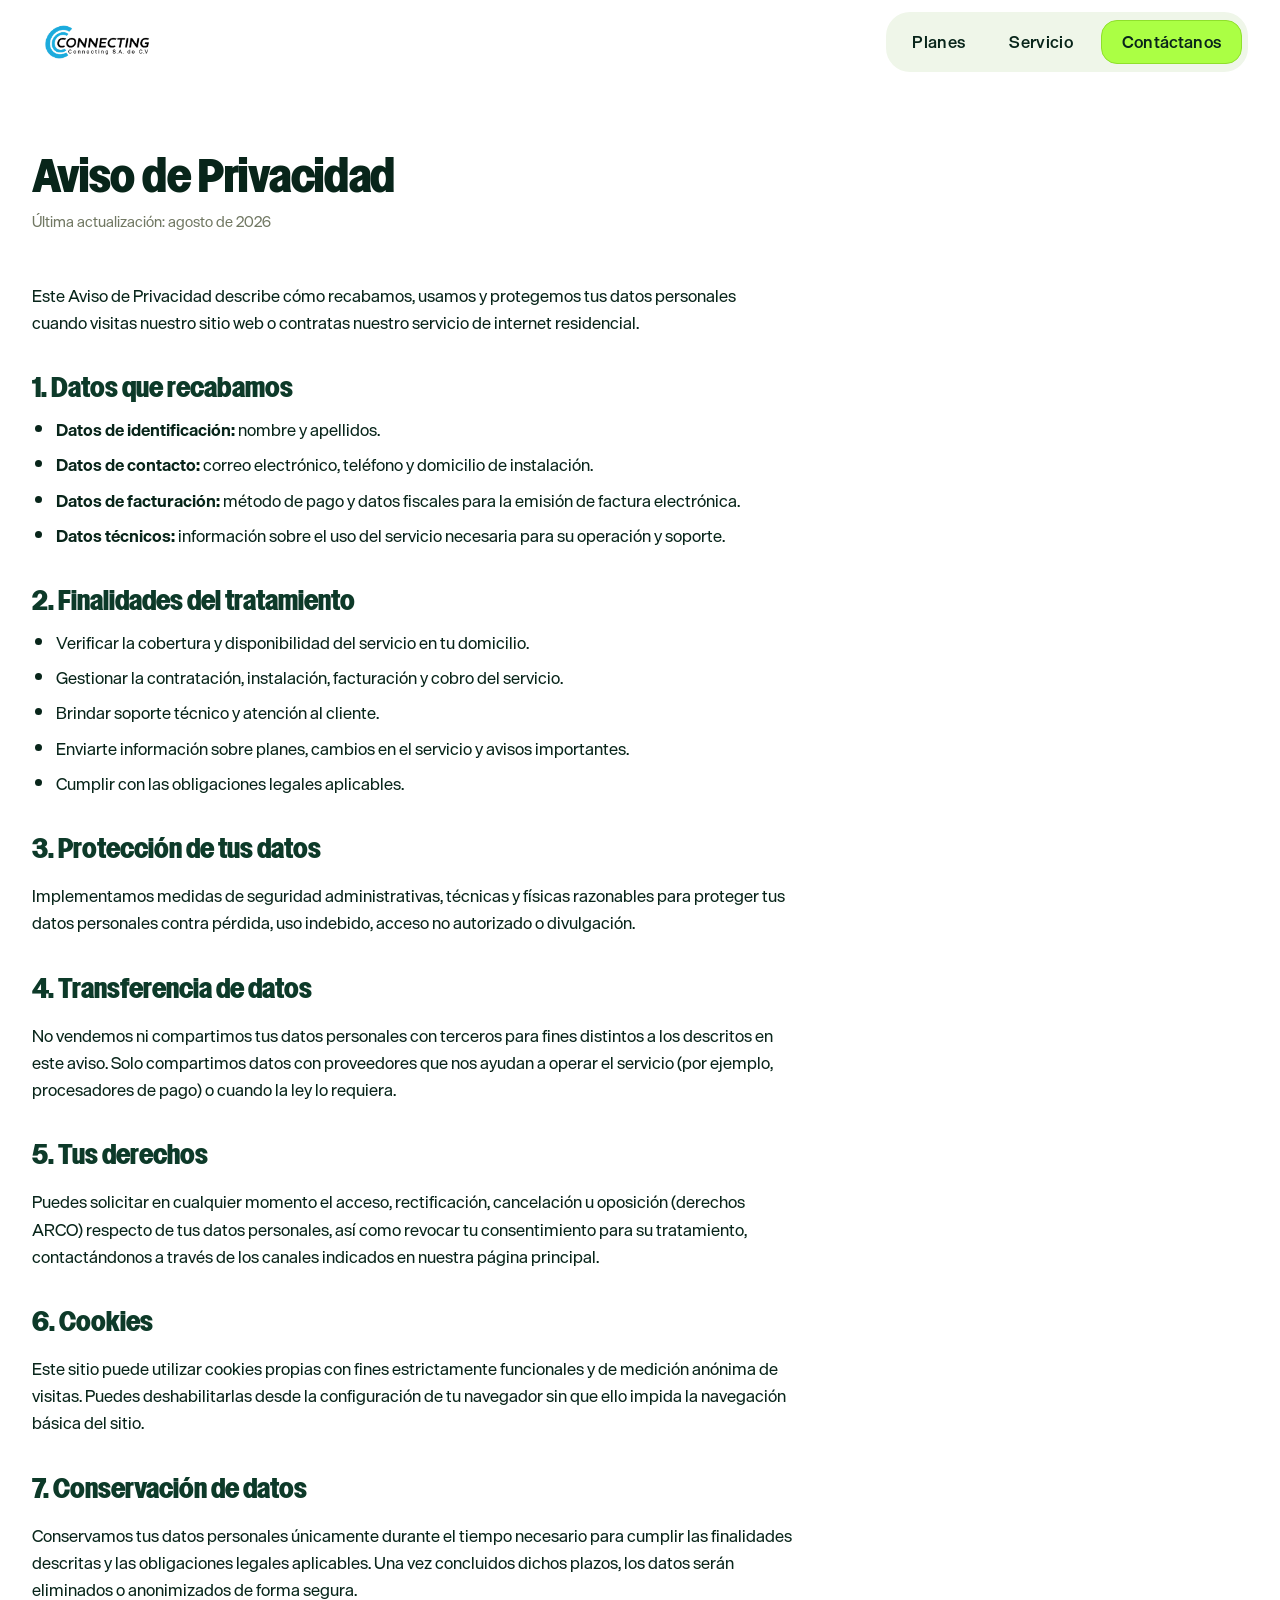
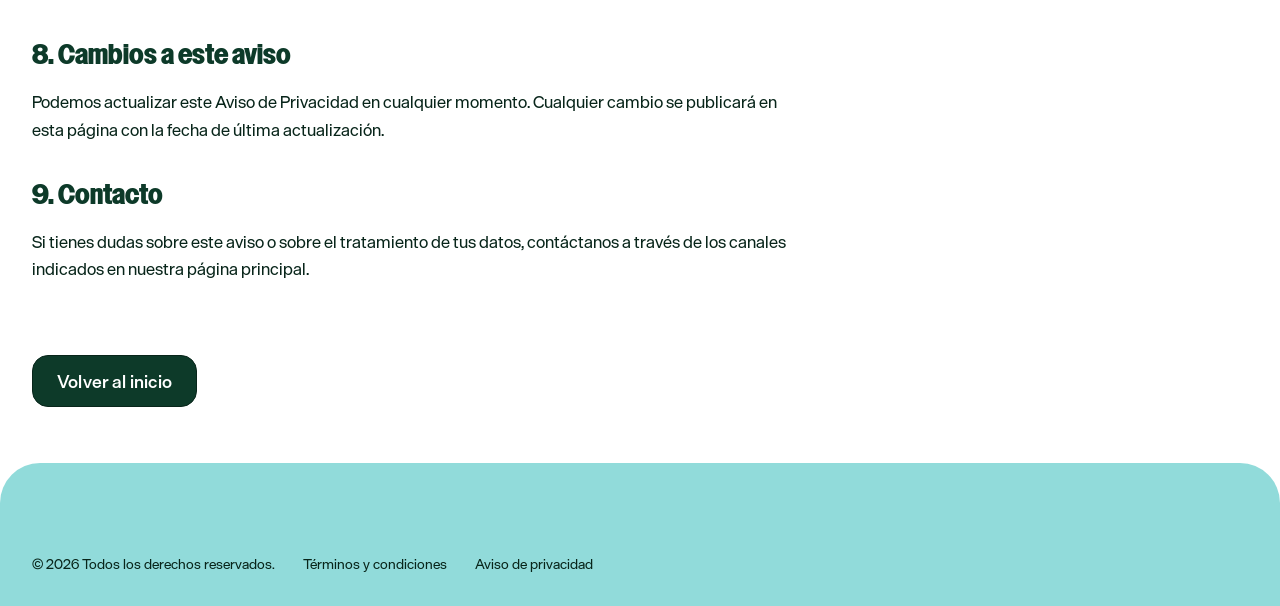
==== privacidad.html @ b0e54a4d "Commit inicial: landing de internet residencial (planes, anuncio, páginas legales) Co-Authored-By: C" ====
<!DOCTYPE html>
<html lang="es">
<head>
<meta charset="utf-8">
<meta name="viewport" content="width=device-width, initial-scale=1">
<title>Aviso de Privacidad — Internet Residencial</title>
<meta name="description" content="Aviso de privacidad sobre el tratamiento de datos personales del servicio de internet residencial.">
<link rel="stylesheet" href="css/styles.css">
</head>
<body>

<!-- ============================ NAV ============================ -->
<nav class="nav">
  <div class="nav__inner">
    <a href="index.html" class="logo" aria-label="Inicio"><img src="images/logo.webp" alt="Logo de la empresa" class="logo__img"></a>

    <button class="nav__burger" id="burger" aria-label="Abrir menú" aria-expanded="false">
      <svg width="24" height="24" viewBox="0 0 24 24" fill="none" aria-hidden="true">
        <path d="M3 6h18M3 12h18M3 18h18" stroke="currentColor" stroke-width="2" stroke-linecap="round"/>
      </svg>
    </button>

    <div class="nav__menu" id="navMenu">
      <a class="nav__link" href="index.html#planes">Planes</a>
      <a class="nav__link" href="index.html#red">Servicio</a>
      <a class="btn btn--lime btn--sm nav__cta" href="https://speed-internet.com/">Contáctanos</a>
    </div>
  </div>
</nav>

<main>

<section class="legal">
  <div class="container">
    <h1 class="display h-md legal__title">Aviso de Privacidad</h1>
    <p class="legal__updated">Última actualización: agosto de 2026</p>

    <div class="legal__body">
      <p>Este Aviso de Privacidad describe cómo recabamos, usamos y protegemos tus datos personales cuando visitas nuestro sitio web o contratas nuestro servicio de internet residencial.</p>

      <h2>1. Datos que recabamos</h2>
      <ul>
        <li><strong>Datos de identificación:</strong> nombre y apellidos.</li>
        <li><strong>Datos de contacto:</strong> correo electrónico, teléfono y domicilio de instalación.</li>
        <li><strong>Datos de facturación:</strong> método de pago y datos fiscales para la emisión de factura electrónica.</li>
        <li><strong>Datos técnicos:</strong> información sobre el uso del servicio necesaria para su operación y soporte.</li>
      </ul>

      <h2>2. Finalidades del tratamiento</h2>
      <ul>
        <li>Verificar la cobertura y disponibilidad del servicio en tu domicilio.</li>
        <li>Gestionar la contratación, instalación, facturación y cobro del servicio.</li>
        <li>Brindar soporte técnico y atención al cliente.</li>
        <li>Enviarte información sobre planes, cambios en el servicio y avisos importantes.</li>
        <li>Cumplir con las obligaciones legales aplicables.</li>
      </ul>

      <h2>3. Protección de tus datos</h2>
      <p>Implementamos medidas de seguridad administrativas, técnicas y físicas razonables para proteger tus datos personales contra pérdida, uso indebido, acceso no autorizado o divulgación.</p>

      <h2>4. Transferencia de datos</h2>
      <p>No vendemos ni compartimos tus datos personales con terceros para fines distintos a los descritos en este aviso. Solo compartimos datos con proveedores que nos ayudan a operar el servicio (por ejemplo, procesadores de pago) o cuando la ley lo requiera.</p>

      <h2>5. Tus derechos</h2>
      <p>Puedes solicitar en cualquier momento el acceso, rectificación, cancelación u oposición (derechos ARCO) respecto de tus datos personales, así como revocar tu consentimiento para su tratamiento, contactándonos a través de los canales indicados en nuestra página principal.</p>

      <h2>6. Cookies</h2>
      <p>Este sitio puede utilizar cookies propias con fines estrictamente funcionales y de medición anónima de visitas. Puedes deshabilitarlas desde la configuración de tu navegador sin que ello impida la navegación básica del sitio.</p>

      <h2>7. Conservación de datos</h2>
      <p>Conservamos tus datos personales únicamente durante el tiempo necesario para cumplir las finalidades descritas y las obligaciones legales aplicables. Una vez concluidos dichos plazos, los datos serán eliminados o anonimizados de forma segura.</p>

      <h2>8. Cambios a este aviso</h2>
      <p>Podemos actualizar este Aviso de Privacidad en cualquier momento. Cualquier cambio se publicará en esta página con la fecha de última actualización.</p>

      <h2>9. Contacto</h2>
      <p>Si tienes dudas sobre este aviso o sobre el tratamiento de tus datos, contáctanos a través de los canales indicados en nuestra página principal.</p>
    </div>

    <a class="btn btn--fir legal__back" href="index.html">Volver al inicio</a>
  </div>
</section>

</main>

<!-- ============================ FOOTER ============================ -->
<footer class="footer">
  <div class="container">
    <div class="footer__bottom">
      <div class="footer__legal">
        <span>© 2026 Todos los derechos reservados.</span>
        <a href="terminos.html">Términos y condiciones</a>
        <a href="privacidad.html">Aviso de privacidad</a>
      </div>
    </div>
  </div>
</footer>

<script src="js/main.js"></script>
</body>
</html>
---- css/styles.css ----
/* ==========================================================================
   Optimizely — clon estático
   Tokens y patrones extraídos con la skill `optimizely-design` (skillui)
   ========================================================================== */

/* ---------- Fuentes ---------- */
@font-face {
  font-family: "VC Nudge";
  src: url("../fonts/VCNudge-Regular.woff2") format("woff2");
  font-weight: 400;
  font-display: swap;
}
@font-face {
  font-family: "VC Nudge";
  src: url("../fonts/VCNudge-600.woff2") format("woff2");
  font-weight: 600;
  font-display: swap;
}
@font-face {
  font-family: "VC Nudge";
  src: url("../fonts/VCNudge-800.woff2") format("woff2");
  font-weight: 800;
  font-display: swap;
}
@font-face {
  font-family: "Die Grotesk B";
  src: url("../fonts/DieGroteskB-Regular.woff2") format("woff2");
  font-weight: 400;
  font-display: swap;
}
@font-face {
  font-family: "Die Grotesk B";
  src: url("../fonts/DieGroteskB-500.woff2") format("woff2");
  font-weight: 500;
  font-display: swap;
}
@font-face {
  font-family: "Die Grotesk B";
  src: url("../fonts/DieGroteskB-700.woff2") format("woff2");
  font-weight: 700;
  font-display: swap;
}

/* ---------- Tokens ---------- */
:root {
  /* Marca */
  --lfgreen: #abff44;
  --grass: #7ddd3d;
  --goodtogo: #3ab533;
  --lfgreen-100: #8fe02c;

  /* Verdes profundos */
  --darkfir: #08251a;
  --midfir: #0d3a29;
  --lightfir: #197050;
  --dark-section: #0f2a1c;

  /* Neutros */
  --n1: #ffffff;
  --n2: #eff6e9;
  --n3: #e4f0da;
  --n4: #d8e4cb;
  --n5: #c3ceaf;
  --n7: #717863;

  /* Secundarios */
  --ltblue: #91dbda;
  --darkblue: #007b79;

  /* Layout */
  --container: 1376px;
  --gutter: 32px;
  --radius-sm: 12px;
  --radius: 16px;
  --radius-lg: 24px;
  --radius-panel: 40px;

  /* Motion */
  --dur: 0.15s;
  --ease: cubic-bezier(0.4, 0, 0.2, 1);
  --ease-out: cubic-bezier(0, 0, 0.2, 1);

  --font-body: "Die Grotesk B", system-ui, -apple-system, "Segoe UI", sans-serif;
  --font-display: "VC Nudge", "Die Grotesk B", system-ui, sans-serif;
}

/* ---------- Base ---------- */
*,
*::before,
*::after { box-sizing: border-box; }

html { scroll-behavior: smooth; }

body {
  margin: 0;
  background: var(--n1);
  color: var(--darkfir);
  font-family: var(--font-body);
  font-size: 18px;
  line-height: 1.5;
  -webkit-font-smoothing: antialiased;
  overflow-x: clip;
}

img,
video { max-width: 100%; display: block; }

a { color: inherit; text-decoration: none; }

button { font: inherit; cursor: pointer; }

.container {
  width: 100%;
  max-width: var(--container);
  margin-inline: auto;
  padding-inline: var(--gutter);
}

.sr-only {
  position: absolute;
  width: 1px; height: 1px;
  padding: 0; margin: -1px;
  overflow: hidden; clip: rect(0 0 0 0);
  white-space: nowrap; border: 0;
}

/* ---------- Tipografía display ---------- */
.display {
  font-family: var(--font-display);
  font-weight: 800;
  line-height: 0.9;
  letter-spacing: -0.01em;
  margin: 0;
}

.h-xl { font-size: clamp(44px, 7.4vw, 108px); }
.h-lg { font-size: clamp(38px, 6vw, 88px); }
.h-md { font-size: clamp(30px, 3.4vw, 48px); }

/* Texto extruido 3D — capas de verde hacia abajo-izquierda */
.extruded {
  color: var(--lfgreen);
  -webkit-text-stroke: 0.022em var(--midfir);
  paint-order: stroke fill;
  text-shadow:
    -0.02em 0.02em 0 var(--grass),
    -0.04em 0.04em 0 #6ad33a,
    -0.06em 0.06em 0 #57c938,
    -0.08em 0.08em 0 #44bf36,
    -0.10em 0.10em 0 var(--goodtogo),
    -0.12em 0.12em 0 #34a94a,
    -0.14em 0.14em 0 #2e8c45,
    -0.16em 0.16em 0 #287f47,
    -0.18em 0.18em 0 #227d47,
    -0.20em 0.20em 0 var(--midfir);
}

.eyebrow {
  font-size: 18px;
  font-weight: 500;
  margin: 0 0 12px;
  color: var(--darkfir);
}

/* ---------- Botones ---------- */
.btn {
  display: inline-flex;
  align-items: center;
  justify-content: center;
  gap: 12px;
  height: 52px;
  padding: 0 24px;
  border-radius: var(--radius);
  border: 1px solid transparent;
  font-family: var(--font-body);
  font-weight: 500;
  font-size: 18px;
  letter-spacing: 0.01em;
  text-align: center;
  transition: transform var(--dur) var(--ease), box-shadow var(--dur) var(--ease),
    background-color var(--dur) var(--ease), color var(--dur) var(--ease);
}
.btn:hover { transform: translate(2px, -2px); }
.btn:active { transform: translate(0, 0); box-shadow: none; }
.btn:focus-visible { outline: 2px solid var(--darkblue); outline-offset: 2px; }

.btn--lime {
  background: var(--lfgreen);
  border-color: var(--lfgreen-100);
  color: var(--darkfir);
}
.btn--lime:hover { box-shadow: -2px 2px 0 0 var(--lfgreen-100); }
.btn--lime:active { background: var(--lfgreen-100); }

.btn--fir {
  background: var(--midfir);
  border-color: var(--darkfir);
  color: var(--n1);
}
.btn--fir:hover { box-shadow: -2px 2px 0 0 var(--darkfir); }

.btn--outline {
  background: transparent;
  border-color: var(--darkfir);
  color: var(--darkfir);
}
.btn--outline:hover { background: var(--n2); }

.btn--sm { height: 44px; padding: 0 20px; font-size: 17px; }

/* ==========================================================================
   Navegación
   ========================================================================== */
.nav {
  position: fixed;
  inset-inline: 0;
  top: 0;
  z-index: 50;
  padding: 12px var(--gutter);
}

.nav__inner {
  display: flex;
  align-items: center;
  gap: 24px;
  max-width: var(--container);
  margin-inline: auto;
}

.logo {
  display: inline-flex;
  align-items: center;
  flex-shrink: 0;
}
.logo__img {
  height: 56px;
  width: auto;
  object-fit: contain;
}

.nav__menu {
  display: flex;
  align-items: center;
  gap: 4px;
  margin-left: auto;
  padding: 6px;
  background: var(--n2);
  border-radius: var(--radius-lg);
}

.nav__link {
  display: inline-flex;
  align-items: center;
  justify-content: center;
  gap: 8px;
  height: 48px;
  padding: 0 20px;
  border: 0;
  background: transparent;
  border-radius: 14px;
  color: var(--darkfir);
  font-weight: 500;
  font-size: 17px;
  letter-spacing: 0.02em;
  transition: background-color var(--dur) var(--ease);
}
.nav__link:hover { background: var(--n3); }
.nav__link svg { transition: transform 0.2s var(--ease-out); }
.nav__link[aria-expanded="true"] svg { transform: rotate(180deg); }

.nav__cta { margin-left: 4px; }

.nav__burger {
  display: none;
  margin-left: auto;
  width: 52px;
  height: 52px;
  align-items: center;
  justify-content: center;
  border: 0;
  border-radius: 14px;
  background: var(--n2);
  color: var(--darkfir);
}

/* ==========================================================================
   Hero
   ========================================================================== */
.hero {
  position: relative;
  min-height: 100svh;
  display: flex;
  align-items: center;
  padding: 140px 0 120px;
  overflow: hidden;
  isolation: isolate;
}

.hero__bg {
  position: absolute;
  inset: 0;
  width: 100%;
  height: 100%;
  object-fit: cover;
  object-position: center;
  z-index: -2;
  pointer-events: none;
}

.hero__inner {
  position: relative;
  width: 100%;
  max-width: var(--container);
  margin-inline: auto;
  padding-inline: var(--gutter);
}

.hero__copy {
  max-width: 380px;
  margin-top: clamp(180px, 26vw, 320px);
}

.hero__copy--top {
  max-width: 560px;
  margin-top: clamp(48px, 8vw, 96px);
  padding: 32px;
  background: rgba(255, 255, 255, 0.82);
  border-radius: var(--radius-lg);
}

.hero__lead {
  margin: 0 0 32px;
  font-size: clamp(19px, 1.5vw, 23px);
  line-height: 1.45;
  font-weight: 500;
  color: #22303c;
}

/* ==========================================================================
   Panel blanco superpuesto
   ========================================================================== */
.panel {
  position: relative;
  z-index: 2;
  margin-top: -40px;
  padding: 32px 8px 0;
  background: var(--n1);
  border-radius: var(--radius-panel) var(--radius-panel) 0 0;
}
.panel--n2 { background: var(--n2); }

/* Tarjeta Opticon */
.opticon {
  position: relative;
  overflow: hidden;
  border-radius: var(--radius-lg);
  isolation: isolate;
}
.opticon__bg {
  position: absolute;
  inset: 0;
  width: 100%;
  height: 100%;
  object-fit: cover;
  z-index: -1;
}
.opticon__card {
  max-width: 62%;
  margin: 24px;
  padding: 32px;
  background: var(--ltblue);
  border-radius: var(--radius-lg);
}
.opticon__kicker { font-size: clamp(28px, 3vw, 44px); }
.opticon__brand {
  display: block;
  margin: 4px 0 12px;
  font-size: clamp(40px, 5.4vw, 84px);
}
.opticon__dates {
  margin: 0 0 16px;
  font-weight: 500;
  font-size: 18px;
}
.opticon__body { margin: 0 0 24px; max-width: 46ch; font-size: 17px; }

/* Marquee de logos */
.trusted { padding: 64px 0 24px; text-align: center; }
.trusted__label { margin: 0 0 32px; font-weight: 500; }

.marquee {
  position: relative;
  overflow: hidden;
  -webkit-mask-image: linear-gradient(90deg, transparent, #000 8%, #000 92%, transparent);
  mask-image: linear-gradient(90deg, transparent, #000 8%, #000 92%, transparent);
}
.marquee__track {
  display: flex;
  gap: 16px;
  width: max-content;
  animation: marquee 38s linear infinite;
}
.marquee:hover .marquee__track { animation-play-state: paused; }
@keyframes marquee {
  from { transform: translateX(0); }
  to { transform: translateX(-50%); }
}

.benefit-chip {
  display: flex;
  align-items: center;
  gap: 16px;
  padding: 4px 24px 4px 4px;
  background: var(--n2);
  border: 1px solid var(--n4);
  border-radius: var(--radius-sm);
  transition: transform 0.2s var(--ease-out);
}
.benefit-chip:hover { transform: translate(2px, -2px); }
.benefit-chip__mark {
  display: flex;
  align-items: center;
  justify-content: center;
  width: 44px;
  height: 44px;
  flex-shrink: 0;
  background: var(--lfgreen);
  color: var(--darkfir);
  font-weight: 700;
  border-radius: 8px;
}
.benefit-chip span:last-child { font-size: 15px; color: var(--darkfir); white-space: nowrap; }

/* ==========================================================================
   Sección de productos
   ========================================================================== */
.section { padding: clamp(64px, 9vw, 128px) 0; }
.section__head { text-align: center; margin-bottom: clamp(40px, 6vw, 96px); }

.cards {
  display: grid;
  grid-template-columns: repeat(3, 1fr);
  gap: 20px;
}

.card {
  display: flex;
  flex-direction: column;
  padding: 12px 12px 32px;
  background: var(--n2);
  border: 1px solid var(--n3);
  border-radius: var(--radius-lg);
  transition: transform 0.2s var(--ease-out), box-shadow 0.2s var(--ease-out);
}
.card:hover { transform: translate(2px, -2px); box-shadow: -3px 3px 0 0 var(--n4); }

.card__media {
  width: 100%;
  aspect-ratio: 4 / 3;
  object-fit: cover;
  border-radius: var(--radius);
  margin-bottom: 24px;
}

/* ---------- Tarjetas de precios ---------- */
.pricing-grid {
  display: grid;
  grid-template-columns: repeat(3, 1fr);
  gap: 24px;
  align-items: stretch;
}

.pricing-card {
  position: relative;
  display: flex;
  flex-direction: column;
  padding: 40px 32px 32px;
  background: var(--n1);
  border: 1px solid var(--n3);
  border-radius: var(--radius-lg);
  box-shadow: 0 4px 24px rgba(8, 37, 26, 0.06);
  transition: transform 0.2s var(--ease-out), box-shadow 0.2s var(--ease-out);
}
.pricing-card:hover { transform: translate(2px, -2px); box-shadow: -3px 6px 24px rgba(8, 37, 26, 0.12); }

.pricing-card--featured {
  background: var(--darkfir);
  border-color: var(--midfir);
  color: var(--n1);
}

.pricing-card__badge {
  position: absolute;
  top: 0;
  right: 0;
  padding: 8px 16px;
  background: var(--lfgreen);
  color: var(--darkfir);
  font-size: 13px;
  font-weight: 700;
  letter-spacing: 0.06em;
  text-transform: uppercase;
  border-radius: 0 var(--radius-lg) 0 var(--radius-sm);
}

.pricing-card__num-row {
  display: flex;
  align-items: baseline;
  gap: 10px;
  margin-bottom: 20px;
}
.pricing-card__num {
  font-family: var(--font-display);
  font-weight: 800;
  font-size: clamp(48px, 4.6vw, 64px);
  line-height: 1;
  color: var(--goodtogo);
}
.pricing-card--featured .pricing-card__num { color: var(--lfgreen); }
.pricing-card__unit {
  font-size: 18px;
  font-weight: 700;
  color: var(--goodtogo);
}
.pricing-card--featured .pricing-card__unit { color: var(--lfgreen); }

.pricing-card__from { margin: 0 0 2px; font-size: 15px; color: var(--n7); }
.pricing-card--featured .pricing-card__from { color: var(--n4); }

.pricing-card__price { margin: 0 0 20px; display: flex; align-items: baseline; gap: 6px; }
.pricing-card__amount {
  font-family: var(--font-display);
  font-weight: 800;
  font-size: clamp(34px, 3vw, 44px);
  line-height: 1;
}
.pricing-card__period { font-size: 15px; color: var(--n7); }
.pricing-card--featured .pricing-card__period { color: var(--n4); }

.pricing-card__divider {
  border: 0;
  border-top: 1px solid var(--n3);
  margin: 0 0 20px;
}
.pricing-card--featured .pricing-card__divider { border-color: rgba(255, 255, 255, 0.16); }

.pricing-card__list {
  list-style: none;
  margin: 0 0 28px;
  padding: 0;
  display: grid;
  gap: 14px;
  flex: 1;
}
.pricing-card__list li {
  display: flex;
  align-items: flex-start;
  gap: 10px;
  font-size: 15px;
  line-height: 1.4;
}
.pricing-card__list svg { flex-shrink: 0; margin-top: 2px; color: var(--goodtogo); }
.pricing-card--featured .pricing-card__list svg { color: var(--lfgreen); }

.pricing-card__cta { width: 100%; }
.card__kicker { padding: 0 12px; margin: 0 0 8px; font-size: 17px; }
.card__title { padding: 0 12px; margin: 0 0 16px; font-size: clamp(30px, 2.4vw, 38px); }
.card__body { padding: 0 12px; margin: 0 0 28px; flex: 1; font-size: 17px; line-height: 1.45; }
.card .btn { margin: 0 12px; align-self: flex-start; }

/* ==========================================================================
   Sección oscura — orbe de IA
   ========================================================================== */
.dark {
  position: relative;
  background: var(--dark-section);
  color: var(--n1);
  padding: clamp(72px, 10vw, 140px) 0 0;
  border-radius: var(--radius-panel) var(--radius-panel) 0 0;
  margin-top: -40px;
  z-index: 2;
  overflow: hidden;
}
.dark__head { text-align: center; max-width: 720px; margin: 0 auto; }
.dark__head .display { color: var(--n1); }
.dark__lead {
  margin: 32px auto 0;
  max-width: 56ch;
  font-size: clamp(18px, 1.4vw, 21px);
  color: var(--n3);
}

.orb {
  position: relative;
  margin-top: clamp(48px, 7vw, 96px);
  padding-bottom: 40px;
  text-align: center;
}
/* ---------- Anuncio publicitario con espacio para imagen ---------- */
.ad-banner {
  display: grid;
  grid-template-columns: 1.1fr 1fr;
  gap: 32px;
  margin: clamp(48px, 7vw, 96px) 0 clamp(56px, 8vw, 104px);
  padding: clamp(24px, 3vw, 48px);
  background: rgba(255, 255, 255, 0.05);
  border: 1px solid rgba(255, 255, 255, 0.14);
  border-radius: var(--radius-lg);
}
.ad-banner__content {
  display: flex;
  flex-direction: column;
  align-items: flex-start;
  gap: 20px;
}
.ad-banner__tag {
  padding: 6px 14px;
  background: rgba(255, 255, 255, 0.1);
  border: 1px solid rgba(255, 255, 255, 0.2);
  border-radius: 999px;
  font-size: 13px;
  font-weight: 500;
  letter-spacing: 0.08em;
  text-transform: uppercase;
  color: var(--n3);
}
.ad-banner__headline {
  font-size: clamp(32px, 3.6vw, 52px);
  color: var(--n1);
}
.ad-banner__headline .extruded { display: block; margin-top: 8px; }
.ad-banner__body {
  margin: 0;
  font-size: clamp(17px, 1.3vw, 19px);
  color: var(--n3);
  max-width: 44ch;
}

/* Marco de posición para la imagen del anuncio */
.ad-banner__image {
  display: flex;
  flex-direction: column;
  align-items: center;
  justify-content: center;
  gap: 12px;
  min-height: 280px;
  border: 2px dashed rgba(255, 255, 255, 0.28);
  border-radius: var(--radius);
  color: rgba(255, 255, 255, 0.55);
  font-size: 15px;
}
.ad-banner__image img {
  width: 100%;
  height: 100%;
  object-fit: cover;
  border-radius: inherit;
}
.ad-banner__image--filled {
  border: 0;
  overflow: hidden;
}

/* ==========================================================================
   Sección clara — "Yes, you can test here"
   ========================================================================== */
.testimony {
  position: relative;
  z-index: 3;
  margin-top: -40px;
  padding: clamp(72px, 9vw, 128px) 0;
  background: var(--n2);
  border-radius: var(--radius-panel) var(--radius-panel) 0 0;
  text-align: center;
}
.testimony__title { max-width: 16ch; margin-inline: auto; }
.testimony__body {
  max-width: 62ch;
  margin: 32px auto;
  font-size: clamp(18px, 1.4vw, 21px);
}

/* ==========================================================================
   Footer
   ========================================================================== */
.footer {
  position: relative;
  z-index: 3;
  margin-top: -40px;
  padding: clamp(56px, 7vw, 96px) 0 32px;
  background: var(--ltblue);
  border-radius: var(--radius-panel) var(--radius-panel) 0 0;
  color: var(--darkfir);
  overflow: hidden;
}

.footer__top {
  display: grid;
  grid-template-columns: repeat(3, minmax(0, 200px)) 1fr;
  gap: 32px;
  margin-bottom: 48px;
}
.footer__col h3 {
  margin: 0 0 24px;
  font-family: var(--font-body);
  font-size: 17px;
  font-weight: 700;
}
.footer__col ul { list-style: none; margin: 0; padding: 0; display: grid; gap: 20px; }
.footer__col a {
  font-size: 18px;
  transition: text-decoration-color var(--dur) var(--ease);
  text-decoration: underline;
  text-decoration-color: transparent;
  text-underline-offset: 4px;
}
.footer__col a:hover { text-decoration-color: currentColor; }

.footer__bottom {
  display: flex;
  align-items: center;
  flex-wrap: wrap;
  gap: 16px 32px;
}
.footer__legal {
  display: flex;
  flex-wrap: wrap;
  gap: 12px 28px;
  font-size: 14px;
}
.footer__legal a:hover { text-decoration: underline; text-underline-offset: 3px; }

/* ==========================================================================
   Páginas legales
   ========================================================================== */
.legal {
  padding: 160px 0 96px;
  background: var(--n1);
}
.legal__title { margin-bottom: 12px; }
.legal__updated { margin: 0 0 48px; font-size: 15px; color: var(--n7); }
.legal__body { max-width: 760px; }
.legal__body h2 {
  font-family: var(--font-display);
  font-weight: 800;
  font-size: clamp(22px, 2vw, 28px);
  line-height: 1.1;
  margin: 40px 0 12px;
  color: var(--midfir);
}
.legal__body p,
.legal__body li { font-size: 17px; line-height: 1.6; }
.legal__body ul { padding-left: 24px; margin: 12px 0; display: grid; gap: 8px; }
.legal__back { margin-top: 56px; }

/* ==========================================================================
   Reveal al hacer scroll
   ========================================================================== */
.reveal {
  opacity: 0;
  transform: translateY(40px);
  transition: opacity 0.5s var(--ease-out), transform 0.5s var(--ease-out);
}
.reveal.is-visible { opacity: 1; transform: translateY(0); }

/* ==========================================================================
   Responsive
   ========================================================================== */
@media (max-width: 1060px) {
  .cards { grid-template-columns: 1fr; }
  .footer__top { grid-template-columns: repeat(3, 1fr); }
}

@media (max-width: 832px) {
  :root { --gutter: 20px; }

  .nav__menu { display: none; }
  .nav__menu.is-open {
    display: flex;
    flex-direction: column;
    align-items: stretch;
    position: absolute;
    top: 76px;
    inset-inline: 20px;
    padding: 12px;
    border-radius: var(--radius-lg);
    box-shadow: 0 8px 32px rgba(8, 37, 26, 0.18);
  }
  .nav__burger { display: flex; }

  .hero { min-height: auto; padding: 120px 0 64px; }
  .hero__copy { margin-top: 0; max-width: none; }
  .hero__copy--top { margin-top: 32px; padding: 24px; }

  .pricing-grid { grid-template-columns: 1fr; }
  .ad-banner { grid-template-columns: 1fr; }
  .ad-banner__image { min-height: 200px; }

  .footer__top { grid-template-columns: 1fr 1fr; }
  .footer__legal { margin-left: 0; }
}

@media (prefers-reduced-motion: reduce) {
  *,
  *::before,
  *::after {
    animation-duration: 0.01ms !important;
    animation-iteration-count: 1 !important;
    transition-duration: 0.01ms !important;
    scroll-behavior: auto !important;
  }
  .reveal { opacity: 1; transform: none; }
}
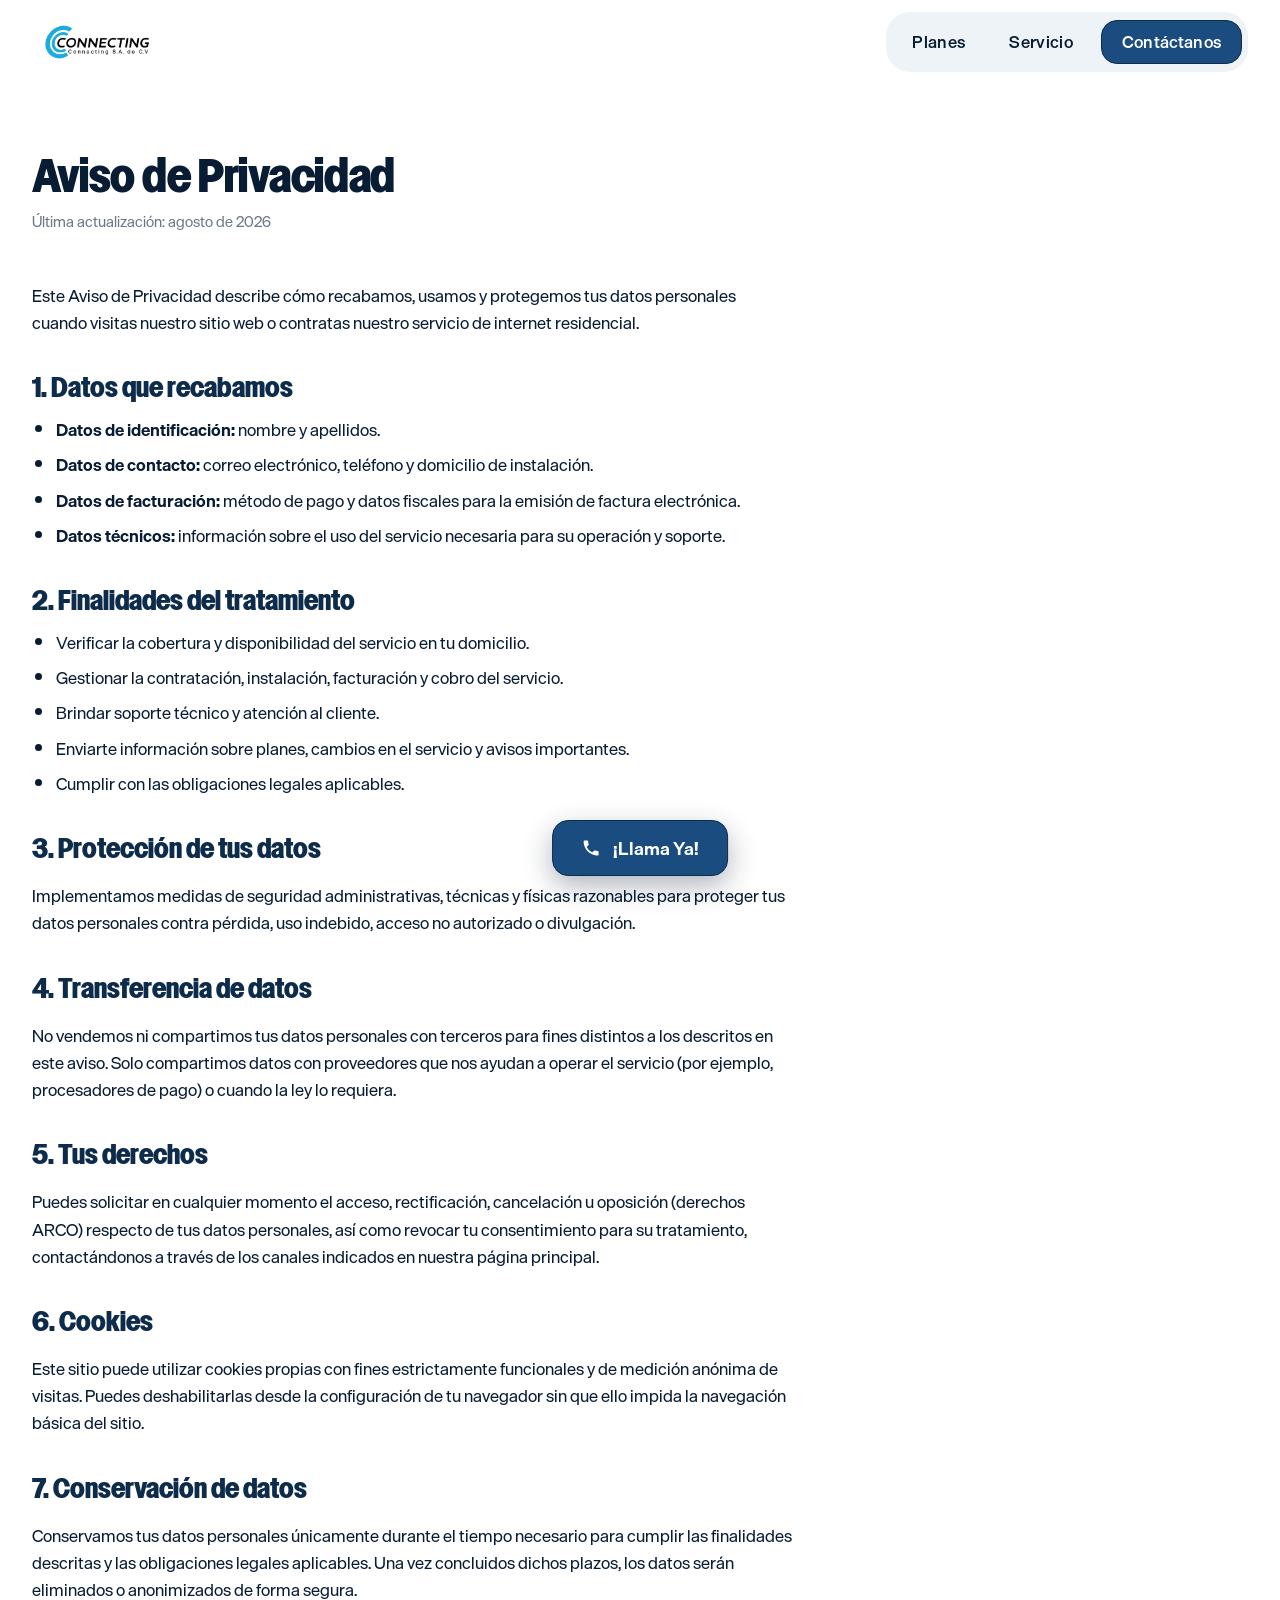
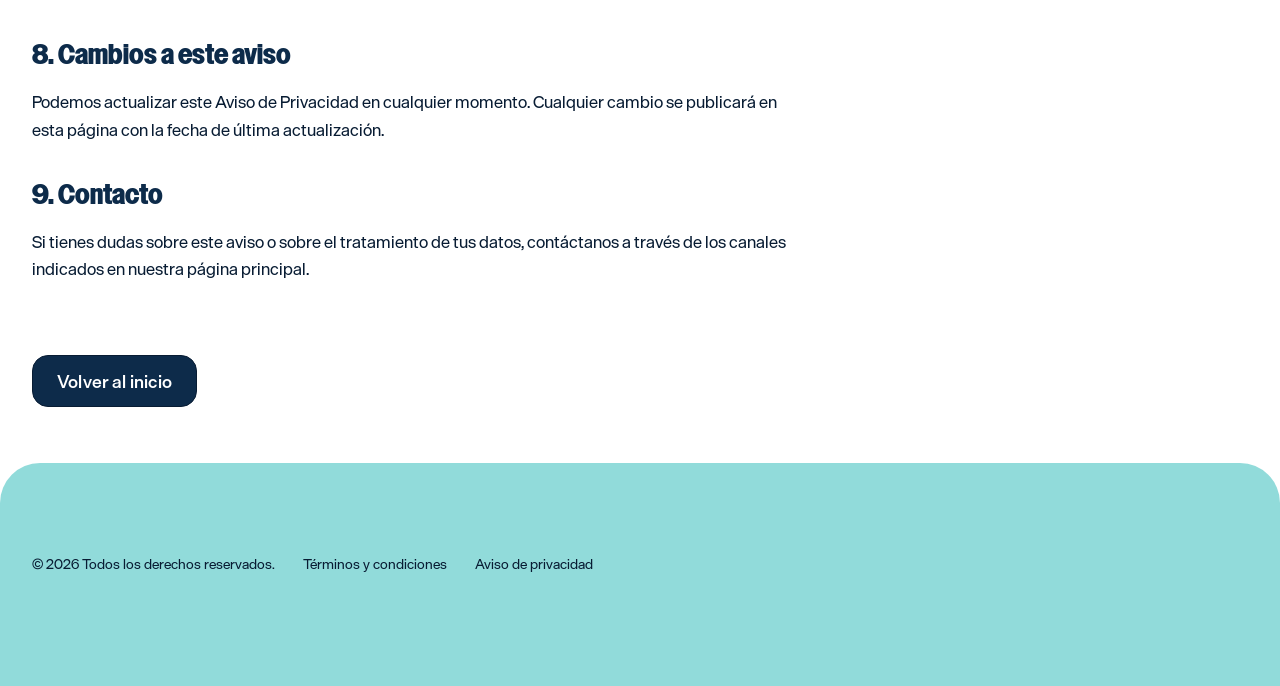
==== commit 7d51e3b3: "fix: recuperar en el repo lo que estaba publicado Produccion iba por delante del repo: alguien subio" ====
--- a/privacidad.html
+++ b/privacidad.html
@@ -5,7 +5,7 @@
 <meta name="viewport" content="width=device-width, initial-scale=1">
 <title>Aviso de Privacidad — Internet Residencial</title>
 <meta name="description" content="Aviso de privacidad sobre el tratamiento de datos personales del servicio de internet residencial.">
-<link rel="stylesheet" href="css/styles.css">
+<link rel="stylesheet" href="css/styles.css?v=3">
 </head>
 <body>
 
@@ -23,7 +23,7 @@
     <div class="nav__menu" id="navMenu">
       <a class="nav__link" href="index.html#planes">Planes</a>
       <a class="nav__link" href="index.html#red">Servicio</a>
-      <a class="btn btn--lime btn--sm nav__cta" href="https://speed-internet.com/">Contáctanos</a>
+      <a class="btn btn--accent btn--sm nav__cta" href="tel:+19162494053">Contáctanos</a>
     </div>
   </div>
 </nav>
@@ -96,6 +96,14 @@
   </div>
 </footer>
 
-<script src="js/main.js"></script>
+<!-- ==================== BOTÓN FLOTANTE DE LLAMADA ==================== -->
+<a class="btn btn--accent call-fab" href="tel:+19162494053" aria-label="Llamar al (916) 249-4053">
+  <svg class="call-fab__icon" viewBox="0 0 24 24" aria-hidden="true" focusable="false">
+    <path d="M6.6 10.8a15.1 15.1 0 0 0 6.6 6.6l2.2-2.2a1 1 0 0 1 1-.24c1.12.37 2.33.57 3.6.57a1 1 0 0 1 1 1V20a1 1 0 0 1-1 1C10.4 21 3 13.6 3 4a1 1 0 0 1 1-1h3.5a1 1 0 0 1 1 1c0 1.27.2 2.48.57 3.6a1 1 0 0 1-.25 1l-2.22 2.2Z"/>
+  </svg>
+  ¡Llama Ya!
+</a>
+
+<script src="js/main.js?v=2"></script>
 </body>
 </html>
--- a/css/styles.css
+++ b/css/styles.css
@@ -43,25 +43,25 @@
 
 /* ---------- Tokens ---------- */
 :root {
-  /* Marca */
-  --lfgreen: #abff44;
-  --grass: #7ddd3d;
-  --goodtogo: #3ab533;
-  --lfgreen-100: #8fe02c;
-
-  /* Verdes profundos */
-  --darkfir: #08251a;
-  --midfir: #0d3a29;
-  --lightfir: #197050;
-  --dark-section: #0f2a1c;
-
-  /* Neutros */
+  /* Marca — acento azul marino */
+  --accent: #1a4c80;
+  --accent-strong: #0d2b4a;
+  /* Acento claro: para acentos sobre fondo oscuro, donde el marino no contrasta */
+  --accent-light: #91dbda;
+
+  /* Azules marinos profundos */
+  --darkfir: #081c33;
+  --midfir: #0d2b4a;
+  --lightfir: #1a4c80;
+  --dark-section: #0e2340;
+
+  /* Neutros — tinte azul, antes eran verdosos */
   --n1: #ffffff;
-  --n2: #eff6e9;
-  --n3: #e4f0da;
-  --n4: #d8e4cb;
-  --n5: #c3ceaf;
-  --n7: #717863;
+  --n2: #eef3f8;
+  --n3: #e0e9f2;
+  --n4: #d3dfeb;
+  --n5: #b9c8d8;
+  --n7: #6b7787;
 
   /* Secundarios */
   --ltblue: #91dbda;
@@ -137,21 +137,21 @@
 .h-lg { font-size: clamp(38px, 6vw, 88px); }
 .h-md { font-size: clamp(30px, 3.4vw, 48px); }
 
-/* Texto extruido 3D — capas de verde hacia abajo-izquierda */
+/* Texto extruido 3D — capas de azul hacia abajo-izquierda */
 .extruded {
-  color: var(--lfgreen);
+  color: var(--n1);
   -webkit-text-stroke: 0.022em var(--midfir);
   paint-order: stroke fill;
   text-shadow:
-    -0.02em 0.02em 0 var(--grass),
-    -0.04em 0.04em 0 #6ad33a,
-    -0.06em 0.06em 0 #57c938,
-    -0.08em 0.08em 0 #44bf36,
-    -0.10em 0.10em 0 var(--goodtogo),
-    -0.12em 0.12em 0 #34a94a,
-    -0.14em 0.14em 0 #2e8c45,
-    -0.16em 0.16em 0 #287f47,
-    -0.18em 0.18em 0 #227d47,
+    -0.02em 0.02em 0 #7fa8d9,
+    -0.04em 0.04em 0 #6f9acf,
+    -0.06em 0.06em 0 #5f8cc4,
+    -0.08em 0.08em 0 #4f7db8,
+    -0.10em 0.10em 0 #4270ab,
+    -0.12em 0.12em 0 #36629c,
+    -0.14em 0.14em 0 #2b558c,
+    -0.16em 0.16em 0 #21497b,
+    -0.18em 0.18em 0 #183d69,
     -0.20em 0.20em 0 var(--midfir);
 }
 
@@ -184,13 +184,13 @@
 .btn:active { transform: translate(0, 0); box-shadow: none; }
 .btn:focus-visible { outline: 2px solid var(--darkblue); outline-offset: 2px; }
 
-.btn--lime {
-  background: var(--lfgreen);
-  border-color: var(--lfgreen-100);
-  color: var(--darkfir);
-}
-.btn--lime:hover { box-shadow: -2px 2px 0 0 var(--lfgreen-100); }
-.btn--lime:active { background: var(--lfgreen-100); }
+.btn--accent {
+  background: var(--accent);
+  border-color: var(--accent-strong);
+  color: var(--n1);
+}
+.btn--accent:hover { box-shadow: -2px 2px 0 0 var(--accent-strong); }
+.btn--accent:active { background: var(--accent-strong); }
 
 .btn--fir {
   background: var(--midfir);
@@ -236,6 +236,12 @@
   height: 56px;
   width: auto;
   object-fit: contain;
+}
+
+/* Sobre el hero oscuro el logo original (azul marino) no se lee.
+   Solo se aclara en páginas con hero; las legales tienen fondo blanco. */
+body:has(.hero) .logo__img {
+  filter: brightness(0) invert(1);
 }
 
 .nav__menu {
@@ -307,6 +313,22 @@
   pointer-events: none;
 }
 
+/* Velo degradado: asegura contraste del texto sobre la foto */
+.hero::before {
+  content: "";
+  position: absolute;
+  inset: 0;
+  z-index: -1;
+  pointer-events: none;
+  background: linear-gradient(
+    100deg,
+    rgba(8, 28, 51, 0.94) 0%,
+    rgba(8, 28, 51, 0.78) 34%,
+    rgba(8, 28, 51, 0.28) 58%,
+    rgba(8, 28, 51, 0) 76%
+  );
+}
+
 .hero__inner {
   position: relative;
   width: 100%;
@@ -321,19 +343,39 @@
 }
 
 .hero__copy--top {
-  max-width: 560px;
+  max-width: 620px;
   margin-top: clamp(48px, 8vw, 96px);
-  padding: 32px;
-  background: rgba(255, 255, 255, 0.82);
-  border-radius: var(--radius-lg);
+  padding: 0;
+  background: none;
+}
+
+.hero__eyebrow {
+  margin: 0 0 12px;
+  font-family: var(--font-body);
+  font-size: 14px;
+  font-weight: 500;
+  letter-spacing: 0.08em;
+  text-transform: uppercase;
+  color: var(--accent-light);
+}
+
+.hero__title {
+  margin: 0 0 20px;
+  font-family: var(--font-display);
+  font-size: clamp(38px, 4.6vw, 64px);
+  line-height: 1.08;
+  font-weight: 800;
+  letter-spacing: -0.01em;
+  text-wrap: balance;
+  color: var(--n1);
 }
 
 .hero__lead {
   margin: 0 0 32px;
-  font-size: clamp(19px, 1.5vw, 23px);
-  line-height: 1.45;
-  font-weight: 500;
-  color: #22303c;
+  font-size: clamp(17px, 1.3vw, 20px);
+  line-height: 1.5;
+  font-weight: 400;
+  color: var(--n4);
 }
 
 /* ==========================================================================
@@ -424,8 +466,8 @@
   width: 44px;
   height: 44px;
   flex-shrink: 0;
-  background: var(--lfgreen);
-  color: var(--darkfir);
+  background: var(--accent);
+  color: var(--n1);
   font-weight: 700;
   border-radius: 8px;
 }
@@ -481,7 +523,7 @@
   box-shadow: 0 4px 24px rgba(8, 37, 26, 0.06);
   transition: transform 0.2s var(--ease-out), box-shadow 0.2s var(--ease-out);
 }
-.pricing-card:hover { transform: translate(2px, -2px); box-shadow: -3px 6px 24px rgba(8, 37, 26, 0.12); }
+.pricing-card:hover { transform: translate(2px, -2px); box-shadow: -3px 6px 24px rgba(8, 28, 51, 0.12); }
 
 .pricing-card--featured {
   background: var(--darkfir);
@@ -494,8 +536,8 @@
   top: 0;
   right: 0;
   padding: 8px 16px;
-  background: var(--lfgreen);
-  color: var(--darkfir);
+  background: var(--accent);
+  color: var(--n1);
   font-size: 13px;
   font-weight: 700;
   letter-spacing: 0.06em;
@@ -514,15 +556,15 @@
   font-weight: 800;
   font-size: clamp(48px, 4.6vw, 64px);
   line-height: 1;
-  color: var(--goodtogo);
-}
-.pricing-card--featured .pricing-card__num { color: var(--lfgreen); }
+  color: var(--accent);
+}
+.pricing-card--featured .pricing-card__num { color: var(--n1); }
 .pricing-card__unit {
   font-size: 18px;
   font-weight: 700;
-  color: var(--goodtogo);
-}
-.pricing-card--featured .pricing-card__unit { color: var(--lfgreen); }
+  color: var(--accent);
+}
+.pricing-card--featured .pricing-card__unit { color: var(--n1); }
 
 .pricing-card__from { margin: 0 0 2px; font-size: 15px; color: var(--n7); }
 .pricing-card--featured .pricing-card__from { color: var(--n4); }
@@ -559,8 +601,8 @@
   font-size: 15px;
   line-height: 1.4;
 }
-.pricing-card__list svg { flex-shrink: 0; margin-top: 2px; color: var(--goodtogo); }
-.pricing-card--featured .pricing-card__list svg { color: var(--lfgreen); }
+.pricing-card__list svg { flex-shrink: 0; margin-top: 2px; color: var(--accent); }
+.pricing-card--featured .pricing-card__list svg { color: var(--n1); }
 
 .pricing-card__cta { width: 100%; }
 .card__kicker { padding: 0 12px; margin: 0 0 8px; font-size: 17px; }
@@ -686,7 +728,8 @@
   position: relative;
   z-index: 3;
   margin-top: -40px;
-  padding: clamp(56px, 7vw, 96px) 0 32px;
+  /* El extra abajo deja aire para el botón flotante de llamada */
+  padding: clamp(56px, 7vw, 96px) 0 112px;
   background: var(--ltblue);
   border-radius: var(--radius-panel) var(--radius-panel) 0 0;
   color: var(--darkfir);
@@ -761,6 +804,31 @@
   transition: opacity 0.5s var(--ease-out), transform 0.5s var(--ease-out);
 }
 .reveal.is-visible { opacity: 1; transform: translateY(0); }
+
+/* ==========================================================================
+   Botón flotante de llamada
+   ========================================================================== */
+.call-fab {
+  position: fixed;
+  bottom: 24px;
+  left: 50%;
+  transform: translateX(-50%);
+  z-index: 60;
+  height: 56px;
+  padding: 0 28px;
+  font-weight: 700;
+  box-shadow: 0 10px 28px rgba(8, 28, 51, 0.32);
+}
+/* El translateX se repite en cada estado: si no, el botón se descentra al pasar el cursor */
+.call-fab:hover {
+  transform: translateX(-50%) translateY(-2px);
+  box-shadow: 0 14px 32px rgba(8, 28, 51, 0.38);
+}
+.call-fab:active {
+  transform: translateX(-50%);
+  box-shadow: 0 6px 18px rgba(8, 28, 51, 0.3);
+}
+.call-fab__icon { width: 20px; height: 20px; fill: currentColor; }
 
 /* ==========================================================================
    Responsive
@@ -788,6 +856,16 @@
   .nav__burger { display: flex; }
 
   .hero { min-height: auto; padding: 120px 0 64px; }
+  .hero__bg { object-position: 78% center; }
+  /* En vertical el velo debe ir de arriba a abajo, no de lado */
+  .hero::before {
+    background: linear-gradient(
+      180deg,
+      rgba(8, 28, 51, 0.92) 0%,
+      rgba(8, 28, 51, 0.88) 58%,
+      rgba(8, 28, 51, 0.40) 100%
+    );
+  }
   .hero__copy { margin-top: 0; max-width: none; }
   .hero__copy--top { margin-top: 32px; padding: 24px; }
 
@@ -797,6 +875,8 @@
 
   .footer__top { grid-template-columns: 1fr 1fr; }
   .footer__legal { margin-left: 0; }
+
+  .call-fab { bottom: 16px; height: 52px; padding: 0 24px; font-size: 17px; }
 }
 
 @media (prefers-reduced-motion: reduce) {
